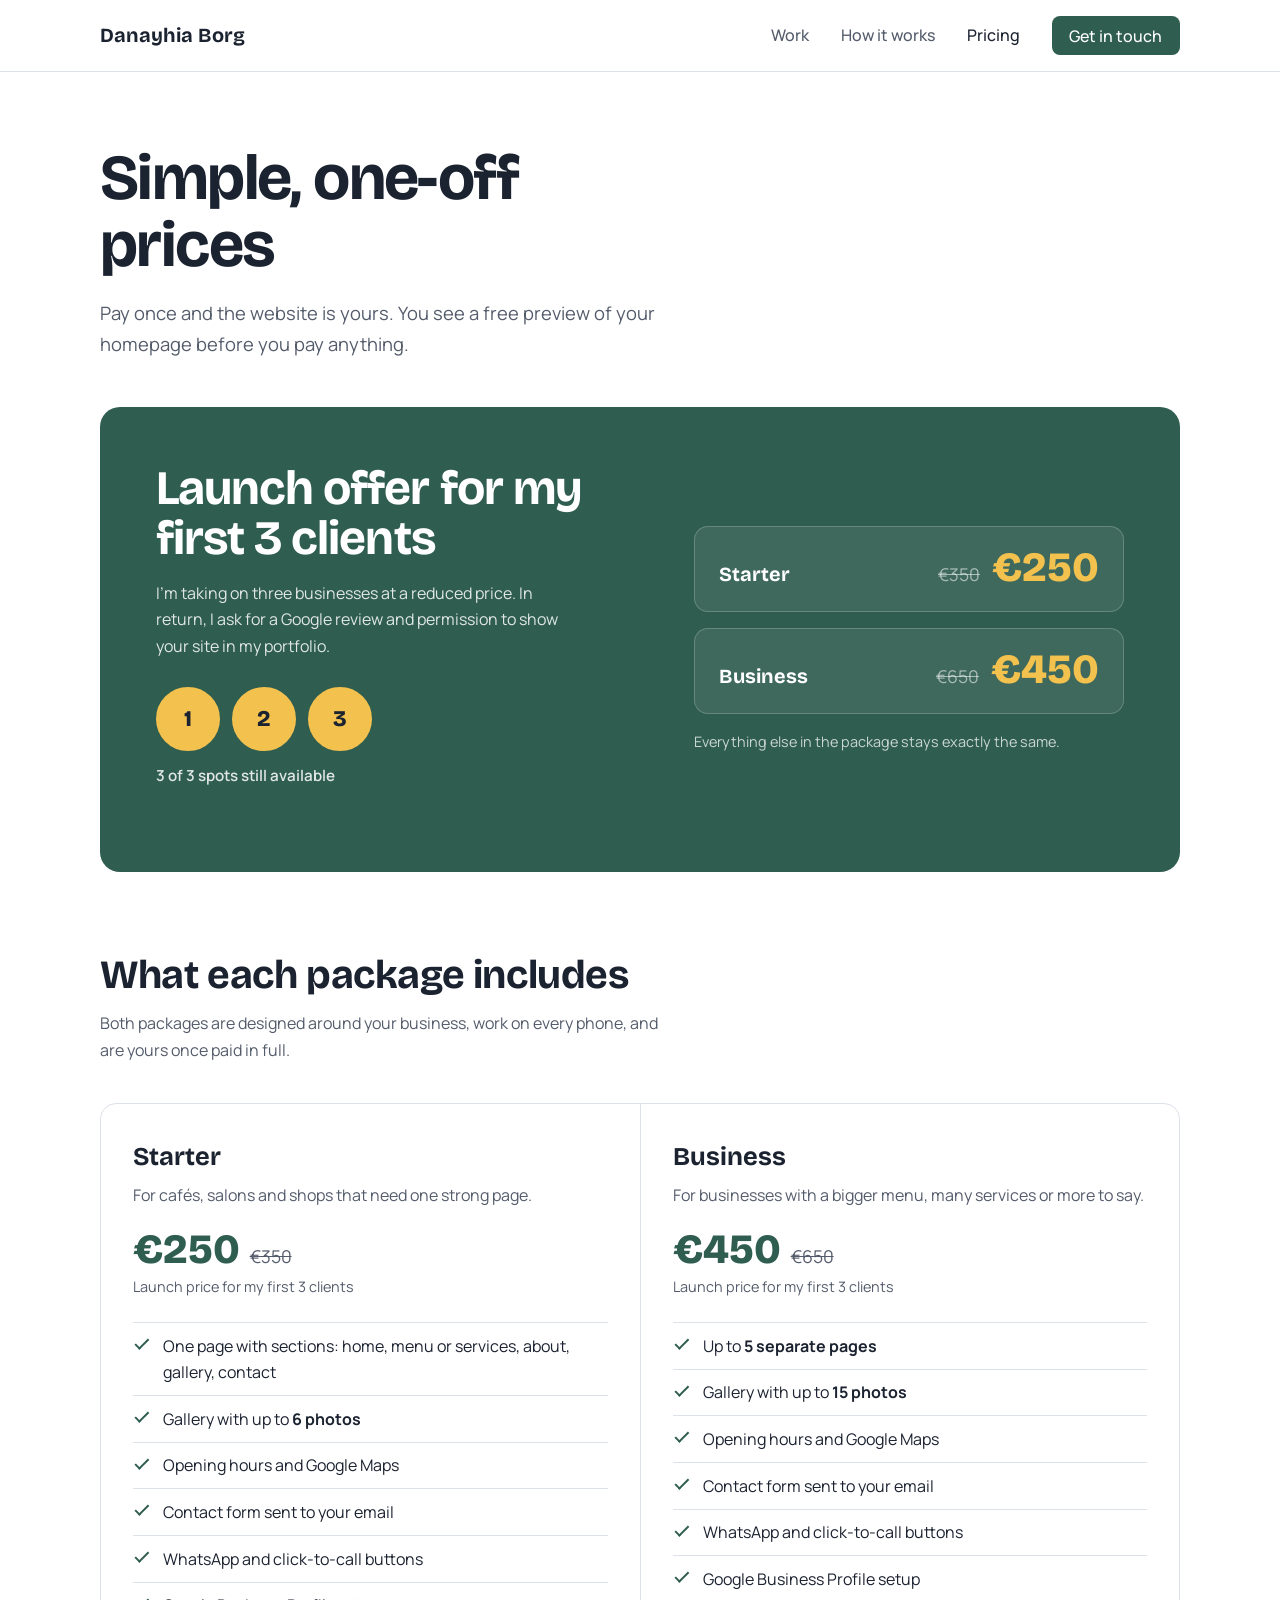
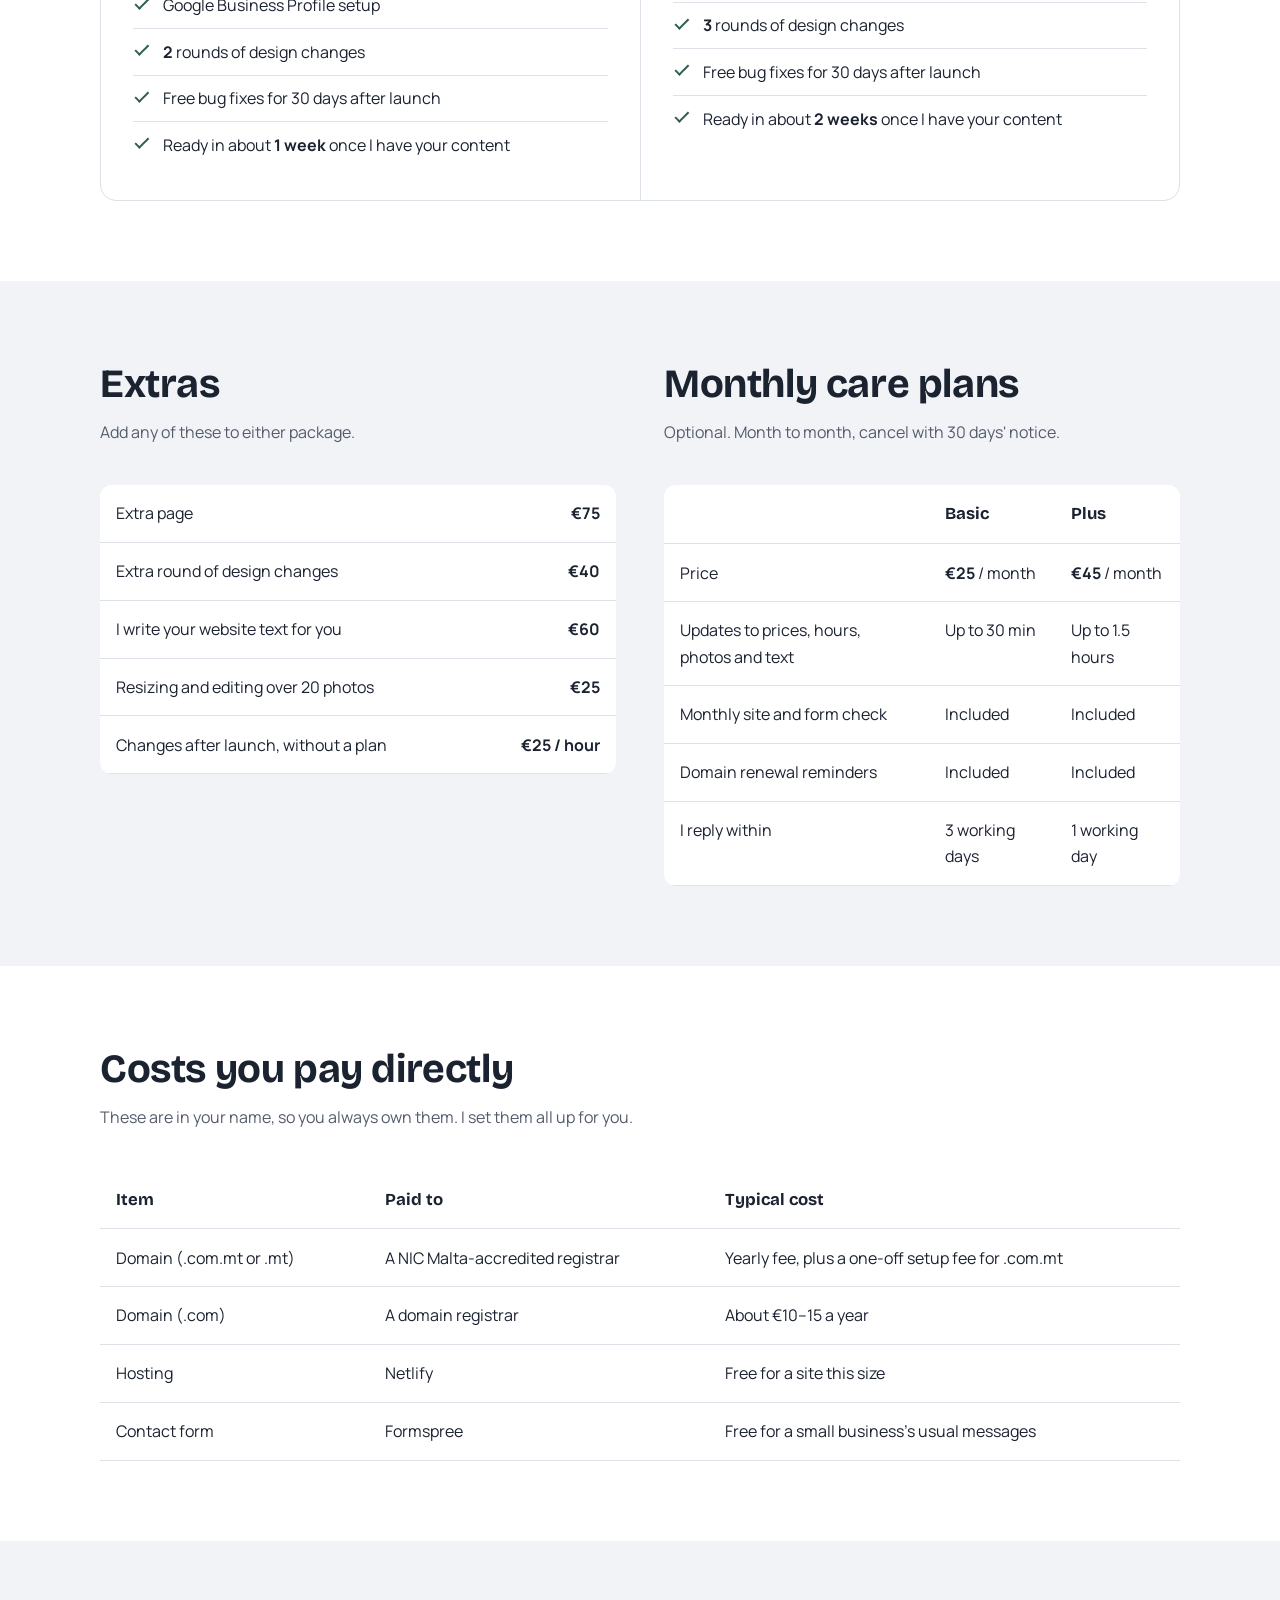
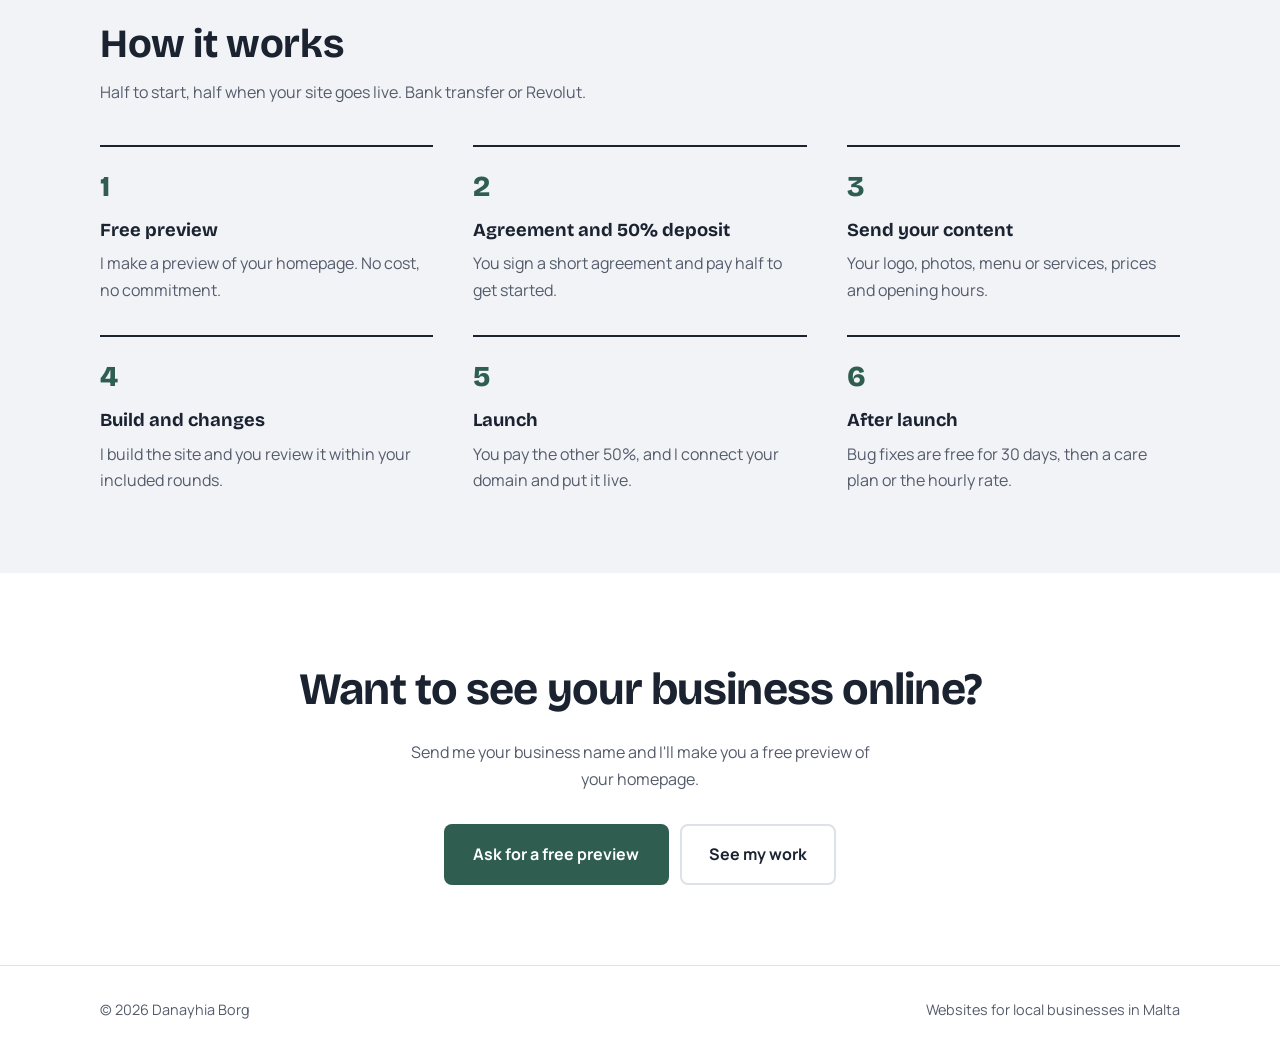
==== pricing.html @ 602e830c "adding pricing page" ====
<!DOCTYPE html>
<html lang="en">
<head>
  <meta charset="UTF-8">
  <meta name="viewport" content="width=device-width, initial-scale=1.0">
  <title>Pricing | Danayhia Borg – Websites for Local Businesses in Malta</title>
  <meta name="description" content="Simple, one-off website prices for cafés, salons and local businesses in Malta. Launch offer for my first 3 clients.">

  <link rel="preconnect" href="https://fonts.googleapis.com">
  <link rel="preconnect" href="https://fonts.gstatic.com" crossorigin>
  <link href="https://fonts.googleapis.com/css2?family=Bricolage+Grotesque:opsz,wght@12..96,600;12..96,700;12..96,800&family=Manrope:wght@400;500;600;700&display=swap" rel="stylesheet">

  <style>
    :root {
      --ink: #1b2230;
      --ink-soft: #545c6b;
      --paper: #ffffff;
      --paper-alt: #f1f3f7;
      --accent: #2f5d50;
      --accent-dark: #234840;
      --accent-tint: #e3ede9;
      --gold: #f2c14e;
      --line: #dde1e8;
      --heading-font: 'Bricolage Grotesque', sans-serif;
      --body-font: 'Manrope', sans-serif;
      --header-height: 72px;
    }

    *, *::before, *::after { box-sizing: border-box; margin: 0; padding: 0; }

    html { scroll-behavior: smooth; scroll-padding-top: var(--header-height); }

    body {
      font-family: var(--body-font);
      color: var(--ink);
      background: var(--paper);
      line-height: 1.65;
    }

    a { color: inherit; text-decoration: none; }

    a:focus-visible, button:focus-visible {
      outline: 2px solid var(--accent);
      outline-offset: 3px;
    }

    .container { width: 90%; max-width: 1080px; margin: 0 auto; }

    /* ===== Header (same as portfolio) ===== */
    .site-header {
      position: fixed; top: 0; left: 0; width: 100%;
      height: var(--header-height);
      background: rgba(255, 255, 255, 0.94);
      backdrop-filter: blur(8px);
      border-bottom: 1px solid var(--line);
      z-index: 100;
    }

    .header-inner {
      display: flex; align-items: center; justify-content: space-between;
      height: 100%;
    }

    .logo { font-family: var(--heading-font); font-size: 1.25rem; font-weight: 700; }

    .site-nav ul { list-style: none; display: flex; align-items: center; gap: 2rem; }
    .site-nav a { font-weight: 500; color: var(--ink-soft); transition: color 0.2s; }
    .site-nav a:hover, .site-nav a[aria-current="page"] { color: var(--ink); }

    .site-nav .nav-cta {
      background: var(--accent); color: var(--paper);
      padding: 0.55rem 1.1rem; border-radius: 8px;
    }
    .site-nav .nav-cta:hover { background: var(--accent-dark); color: var(--paper); }

    .nav-toggle { display: none; }

    /* ===== Intro ===== */
    .intro { padding: calc(var(--header-height) + 4.5rem) 0 3rem; }

    .intro h1 {
      font-family: var(--heading-font);
      font-size: clamp(2.4rem, 6vw, 4rem);
      line-height: 1.05;
      letter-spacing: -0.025em;
      max-width: 14ch;
      margin-bottom: 1.25rem;
    }

    .intro p { font-size: 1.15rem; color: var(--ink-soft); max-width: 56ch; }

    /* ===== Launch offer (the one bold element) ===== */
    .launch {
      background: var(--accent);
      color: var(--paper);
      border-radius: 20px;
      padding: clamp(2rem, 5vw, 3.5rem);
      display: grid;
      grid-template-columns: 1.1fr 1fr;
      gap: clamp(2rem, 5vw, 4rem);
      align-items: center;
    }

    .launch h2 {
      font-family: var(--heading-font);
      font-size: clamp(1.9rem, 4.5vw, 3rem);
      line-height: 1.05;
      letter-spacing: -0.02em;
      margin-bottom: 1rem;
    }

    .launch-text p { color: rgba(255, 255, 255, 0.85); max-width: 42ch; margin-bottom: 1.75rem; }

    /* Three spots: add class="spot taken" when a spot is filled */
    .spots { list-style: none; display: flex; gap: 0.75rem; margin-bottom: 0.75rem; }

    .spot {
      width: 64px; height: 64px;
      border-radius: 50%;
      border: 3px solid var(--gold);
      background: var(--gold);
      color: var(--ink);
      display: grid; place-items: center;
      font-family: var(--heading-font);
      font-weight: 800; font-size: 1.4rem;
    }

    .spot.taken {
      background: transparent;
      color: rgba(255, 255, 255, 0.55);
      border-color: rgba(255, 255, 255, 0.35);
      text-decoration: line-through;
    }

    .spots-caption { font-weight: 600; font-size: 0.95rem; }

    .launch-prices { display: grid; gap: 1rem; }

    .launch-price {
      background: rgba(255, 255, 255, 0.08);
      border: 1px solid rgba(255, 255, 255, 0.2);
      border-radius: 14px;
      padding: 1.25rem 1.5rem;
      display: flex; align-items: baseline; justify-content: space-between; gap: 1rem;
      flex-wrap: wrap;
    }

    .launch-price h3 { font-family: var(--heading-font); font-size: 1.25rem; }

    .launch-price .amount { display: flex; align-items: baseline; gap: 0.75rem; }

    .launch-price del { color: rgba(255, 255, 255, 0.55); font-size: 1.1rem; }

    .launch-price strong {
      font-family: var(--heading-font);
      font-size: clamp(2rem, 4vw, 2.6rem);
      font-weight: 800;
      color: var(--gold);
      line-height: 1;
    }

    .launch-note { font-size: 0.9rem; color: rgba(255, 255, 255, 0.75); }

    /* ===== Sections ===== */
    .section { padding: 5rem 0; }
    .section-alt { background: var(--paper-alt); }

    .section-title {
      font-family: var(--heading-font);
      font-size: clamp(1.8rem, 4vw, 2.5rem);
      line-height: 1.15;
      letter-spacing: -0.01em;
      margin-bottom: 0.75rem;
    }

    .section-intro { color: var(--ink-soft); max-width: 56ch; margin-bottom: 2.5rem; }

    /* ===== Packages ===== */
    .packages {
      display: grid;
      grid-template-columns: 1fr 1fr;
      border: 1px solid var(--line);
      border-radius: 16px;
      overflow: hidden;
    }

    .package { padding: 2rem; }
    .package + .package { border-left: 1px solid var(--line); }

    .package h3 { font-family: var(--heading-font); font-size: 1.6rem; margin-bottom: 0.25rem; }

    .package .fit { color: var(--ink-soft); margin-bottom: 1.25rem; }

    .package .price { display: flex; align-items: baseline; gap: 0.6rem; margin-bottom: 0.25rem; }

    .package .price strong {
      font-family: var(--heading-font);
      font-size: 2.6rem; font-weight: 800; line-height: 1;
      color: var(--accent);
    }

    .package .price del { color: var(--ink-soft); font-size: 1.1rem; }

    .package .price-note { font-size: 0.9rem; color: var(--ink-soft); margin-bottom: 1.5rem; }

    .features { list-style: none; }

    .features li {
      position: relative;
      padding: 0.6rem 0 0.6rem 1.9rem;
      border-top: 1px solid var(--line);
    }

    .features li::before {
      content: "";
      position: absolute; left: 0.1rem; top: 1rem;
      width: 0.85rem; height: 0.45rem;
      border-left: 2px solid var(--accent);
      border-bottom: 2px solid var(--accent);
      transform: rotate(-45deg);
    }

    .features li strong { font-weight: 700; }

    /* ===== Tables (extras, plans, costs) ===== */
    .table-wrap { overflow-x: auto; }

    table { width: 100%; border-collapse: collapse; }

    th, td { text-align: left; padding: 0.95rem 1rem; border-bottom: 1px solid var(--line); vertical-align: top; }

    th { font-family: var(--heading-font); font-size: 1.05rem; }

    td.num, th.num { text-align: right; white-space: nowrap; font-weight: 700; }

    .section-alt table { background: var(--paper); border-radius: 12px; overflow: hidden; }

    .two-col { display: grid; grid-template-columns: 1fr 1fr; gap: 3rem; }
    .two-col > div, .launch > div, .package { min-width: 0; }

    /* ===== Steps (a real sequence) ===== */
    .steps {
      list-style: none;
      counter-reset: step;
      display: grid;
      grid-template-columns: repeat(3, 1fr);
      gap: 2rem 2.5rem;
    }

    .steps li { counter-increment: step; border-top: 2px solid var(--ink); padding-top: 1rem; }

    .steps li::before {
      content: counter(step);
      display: block;
      font-family: var(--heading-font);
      font-size: 1.8rem; font-weight: 800;
      color: var(--accent);
      margin-bottom: 0.3rem;
    }

    .steps h3 { font-family: var(--heading-font); font-size: 1.15rem; margin-bottom: 0.3rem; }
    .steps p { color: var(--ink-soft); }

    /* ===== Call to action ===== */
    .cta { text-align: center; padding: 5rem 0; }

    .cta h2 {
      font-family: var(--heading-font);
      font-size: clamp(1.9rem, 4.5vw, 2.8rem);
      letter-spacing: -0.02em;
      margin-bottom: 0.75rem;
    }

    .cta p { color: var(--ink-soft); margin: 0 auto 2rem; max-width: 48ch; }

    .btn {
      display: inline-block;
      font-weight: 700;
      padding: 0.95rem 1.7rem;
      border-radius: 8px;
      border: 2px solid transparent;
      transition: background 0.2s, border-color 0.2s;
    }

    .btn-primary { background: var(--accent); color: var(--paper); }
    .btn-primary:hover { background: var(--accent-dark); }
    .btn-secondary { border-color: var(--line); margin-left: 0.5rem; }
    .btn-secondary:hover { border-color: var(--ink); }

    /* ===== Footer ===== */
    .site-footer { border-top: 1px solid var(--line); padding: 2rem 0; font-size: 0.9rem; color: var(--ink-soft); }
    .footer-inner { display: flex; justify-content: space-between; flex-wrap: wrap; gap: 1rem; }

    /* ===== Mobile ===== */
    @media (max-width: 860px) {
      .launch, .two-col { grid-template-columns: 1fr; }
      .packages { grid-template-columns: 1fr; }
      .package + .package { border-left: none; border-top: 1px solid var(--line); }
      .steps { grid-template-columns: 1fr 1fr; }
    }

    @media (max-width: 768px) {
      .nav-toggle {
        display: flex; flex-direction: column; gap: 5px;
        background: none; border: none; cursor: pointer;
      }
      .nav-toggle span { width: 25px; height: 3px; background: var(--ink); border-radius: 2px; }

      .site-nav {
        position: absolute; top: var(--header-height); left: 0; width: 100%;
        background: var(--paper);
        max-height: 0; overflow: hidden;
        transition: max-height 0.3s ease;
        border-bottom: 1px solid var(--line);
      }
      .site-nav.open { max-height: 320px; }
      .site-nav ul { flex-direction: column; gap: 0; padding: 1rem 0; text-align: center; }
      .site-nav a { display: block; padding: 0.75rem; }
      .site-nav .nav-cta { display: inline-block; margin-top: 0.5rem; }

      .section, .cta { padding: 3.5rem 0; }
      .intro { padding-top: calc(var(--header-height) + 3rem); }
      .spot { width: 54px; height: 54px; font-size: 1.2rem; }
      .btn-secondary { margin: 0.75rem 0 0; }
    }

    @media (max-width: 520px) {
      .steps { grid-template-columns: 1fr; }
    }

    @media (prefers-reduced-motion: reduce) {
      html { scroll-behavior: auto; }
      * { transition: none !important; }
    }
  </style>
</head>
<body>

  <header class="site-header">
    <div class="container header-inner">
      <a href="index.html" class="logo">Danayhia Borg</a>

      <button class="nav-toggle" aria-label="Open menu" aria-expanded="false">
        <span></span><span></span><span></span>
      </button>

      <nav class="site-nav">
        <ul>
          <li><a href="index.html#work">Work</a></li>
          <li><a href="index.html#process">How it works</a></li>
          <li><a href="pricing.html" aria-current="page">Pricing</a></li>
          <li><a href="index.html#contact" class="nav-cta">Get in touch</a></li>
        </ul>
      </nav>
    </div>
  </header>

  <main>

    <!-- ===== Intro ===== -->
    <section class="intro">
      <div class="container">
        <h1>Simple, one-off prices</h1>
        <p>Pay once and the website is yours. You see a free preview of your homepage before you pay anything.</p>
      </div>
    </section>

    <!-- ===== Launch offer ===== -->
    <section aria-labelledby="launch-title">
      <div class="container">
        <div class="launch">
          <div class="launch-text">
            <h2 id="launch-title">Launch offer for my first 3 clients</h2>
            <p>I'm taking on three businesses at a reduced price. In return, I ask for a Google review and permission to show your site in my portfolio.</p>

            <!-- When a spot is filled, change class="spot" to class="spot taken" and update the caption -->
            <ul class="spots" aria-label="Launch spots">
              <li class="spot" aria-label="Spot 1 available">1</li>
              <li class="spot" aria-label="Spot 2 available">2</li>
              <li class="spot" aria-label="Spot 3 available">3</li>
            </ul>
            <p class="spots-caption">3 of 3 spots still available</p>
          </div>

          <div class="launch-prices">
            <div class="launch-price">
              <h3>Starter</h3>
              <div class="amount">
                <del>€350</del>
                <strong>€250</strong>
              </div>
            </div>
            <div class="launch-price">
              <h3>Business</h3>
              <div class="amount">
                <del>€650</del>
                <strong>€450</strong>
              </div>
            </div>
            <p class="launch-note">Everything else in the package stays exactly the same.</p>
          </div>
        </div>
      </div>
    </section>

    <!-- ===== Packages ===== -->
    <section class="section" aria-labelledby="packages-title">
      <div class="container">
        <h2 class="section-title" id="packages-title">What each package includes</h2>
        <p class="section-intro">Both packages are designed around your business, work on every phone, and are yours once paid in full.</p>

        <div class="packages">
          <div class="package">
            <h3>Starter</h3>
            <p class="fit">For cafés, salons and shops that need one strong page.</p>
            <div class="price"><strong>€250</strong><del>€350</del></div>
            <p class="price-note">Launch price for my first 3 clients</p>
            <ul class="features">
              <li>One page with sections: home, menu or services, about, gallery, contact</li>
              <li>Gallery with up to <strong>6 photos</strong></li>
              <li>Opening hours and Google Maps</li>
              <li>Contact form sent to your email</li>
              <li>WhatsApp and click-to-call buttons</li>
              <li>Google Business Profile setup</li>
              <li><strong>2</strong> rounds of design changes</li>
              <li>Free bug fixes for 30 days after launch</li>
              <li>Ready in about <strong>1 week</strong> once I have your content</li>
            </ul>
          </div>

          <div class="package">
            <h3>Business</h3>
            <p class="fit">For businesses with a bigger menu, many services or more to say.</p>
            <div class="price"><strong>€450</strong><del>€650</del></div>
            <p class="price-note">Launch price for my first 3 clients</p>
            <ul class="features">
              <li>Up to <strong>5 separate pages</strong></li>
              <li>Gallery with up to <strong>15 photos</strong></li>
              <li>Opening hours and Google Maps</li>
              <li>Contact form sent to your email</li>
              <li>WhatsApp and click-to-call buttons</li>
              <li>Google Business Profile setup</li>
              <li><strong>3</strong> rounds of design changes</li>
              <li>Free bug fixes for 30 days after launch</li>
              <li>Ready in about <strong>2 weeks</strong> once I have your content</li>
            </ul>
          </div>
        </div>
      </div>
    </section>

    <!-- ===== Extras & plans ===== -->
    <section class="section section-alt" aria-labelledby="extras-title">
      <div class="container two-col">
        <div>
          <h2 class="section-title" id="extras-title">Extras</h2>
          <p class="section-intro">Add any of these to either package.</p>
          <div class="table-wrap">
            <table>
              <tbody>
                <tr><td>Extra page</td><td class="num">€75</td></tr>
                <tr><td>Extra round of design changes</td><td class="num">€40</td></tr>
                <tr><td>I write your website text for you</td><td class="num">€60</td></tr>
                <tr><td>Resizing and editing over 20 photos</td><td class="num">€25</td></tr>
                <tr><td>Changes after launch, without a plan</td><td class="num">€25 / hour</td></tr>
              </tbody>
            </table>
          </div>
        </div>

        <div>
          <h2 class="section-title">Monthly care plans</h2>
          <p class="section-intro">Optional. Month to month, cancel with 30 days' notice.</p>
          <div class="table-wrap">
            <table>
              <thead>
                <tr><th></th><th>Basic</th><th>Plus</th></tr>
              </thead>
              <tbody>
                <tr><td>Price</td><td><strong>€25</strong> / month</td><td><strong>€45</strong> / month</td></tr>
                <tr><td>Updates to prices, hours, photos and text</td><td>Up to 30 min</td><td>Up to 1.5 hours</td></tr>
                <tr><td>Monthly site and form check</td><td>Included</td><td>Included</td></tr>
                <tr><td>Domain renewal reminders</td><td>Included</td><td>Included</td></tr>
                <tr><td>I reply within</td><td>3 working days</td><td>1 working day</td></tr>
              </tbody>
            </table>
          </div>
        </div>
      </div>
    </section>

    <!-- ===== Costs paid directly ===== -->
    <section class="section" aria-labelledby="costs-title">
      <div class="container">
        <h2 class="section-title" id="costs-title">Costs you pay directly</h2>
        <p class="section-intro">These are in your name, so you always own them. I set them all up for you.</p>
        <div class="table-wrap">
          <table>
            <thead>
              <tr><th>Item</th><th>Paid to</th><th>Typical cost</th></tr>
            </thead>
            <tbody>
              <tr><td>Domain (.com.mt or .mt)</td><td>A NIC Malta-accredited registrar</td><td>Yearly fee, plus a one-off setup fee for .com.mt</td></tr>
              <tr><td>Domain (.com)</td><td>A domain registrar</td><td>About €10–15 a year</td></tr>
              <tr><td>Hosting</td><td>Netlify</td><td>Free for a site this size</td></tr>
              <tr><td>Contact form</td><td>Formspree</td><td>Free for a small business's usual messages</td></tr>
            </tbody>
          </table>
        </div>
      </div>
    </section>

    <!-- ===== How payment works ===== -->
    <section class="section section-alt" aria-labelledby="steps-title">
      <div class="container">
        <h2 class="section-title" id="steps-title">How it works</h2>
        <p class="section-intro">Half to start, half when your site goes live. Bank transfer or Revolut.</p>
        <ol class="steps">
          <li>
            <h3>Free preview</h3>
            <p>I make a preview of your homepage. No cost, no commitment.</p>
          </li>
          <li>
            <h3>Agreement and 50% deposit</h3>
            <p>You sign a short agreement and pay half to get started.</p>
          </li>
          <li>
            <h3>Send your content</h3>
            <p>Your logo, photos, menu or services, prices and opening hours.</p>
          </li>
          <li>
            <h3>Build and changes</h3>
            <p>I build the site and you review it within your included rounds.</p>
          </li>
          <li>
            <h3>Launch</h3>
            <p>You pay the other 50%, and I connect your domain and put it live.</p>
          </li>
          <li>
            <h3>After launch</h3>
            <p>Bug fixes are free for 30 days, then a care plan or the hourly rate.</p>
          </li>
        </ol>
      </div>
    </section>

    <!-- ===== Call to action ===== -->
    <section class="cta">
      <div class="container">
        <h2>Want to see your business online?</h2>
        <p>Send me your business name and I'll make you a free preview of your homepage.</p>
        <a href="index.html#contact" class="btn btn-primary">Ask for a free preview</a>
        <a href="index.html#work" class="btn btn-secondary">See my work</a>
      </div>
    </section>

  </main>

  <footer class="site-footer">
    <div class="container footer-inner">
      <p>&copy; 2026 Danayhia Borg</p>
      <p>Websites for local businesses in Malta</p>
    </div>
  </footer>

  <script src="js/script.js"></script>
</body>
</html>
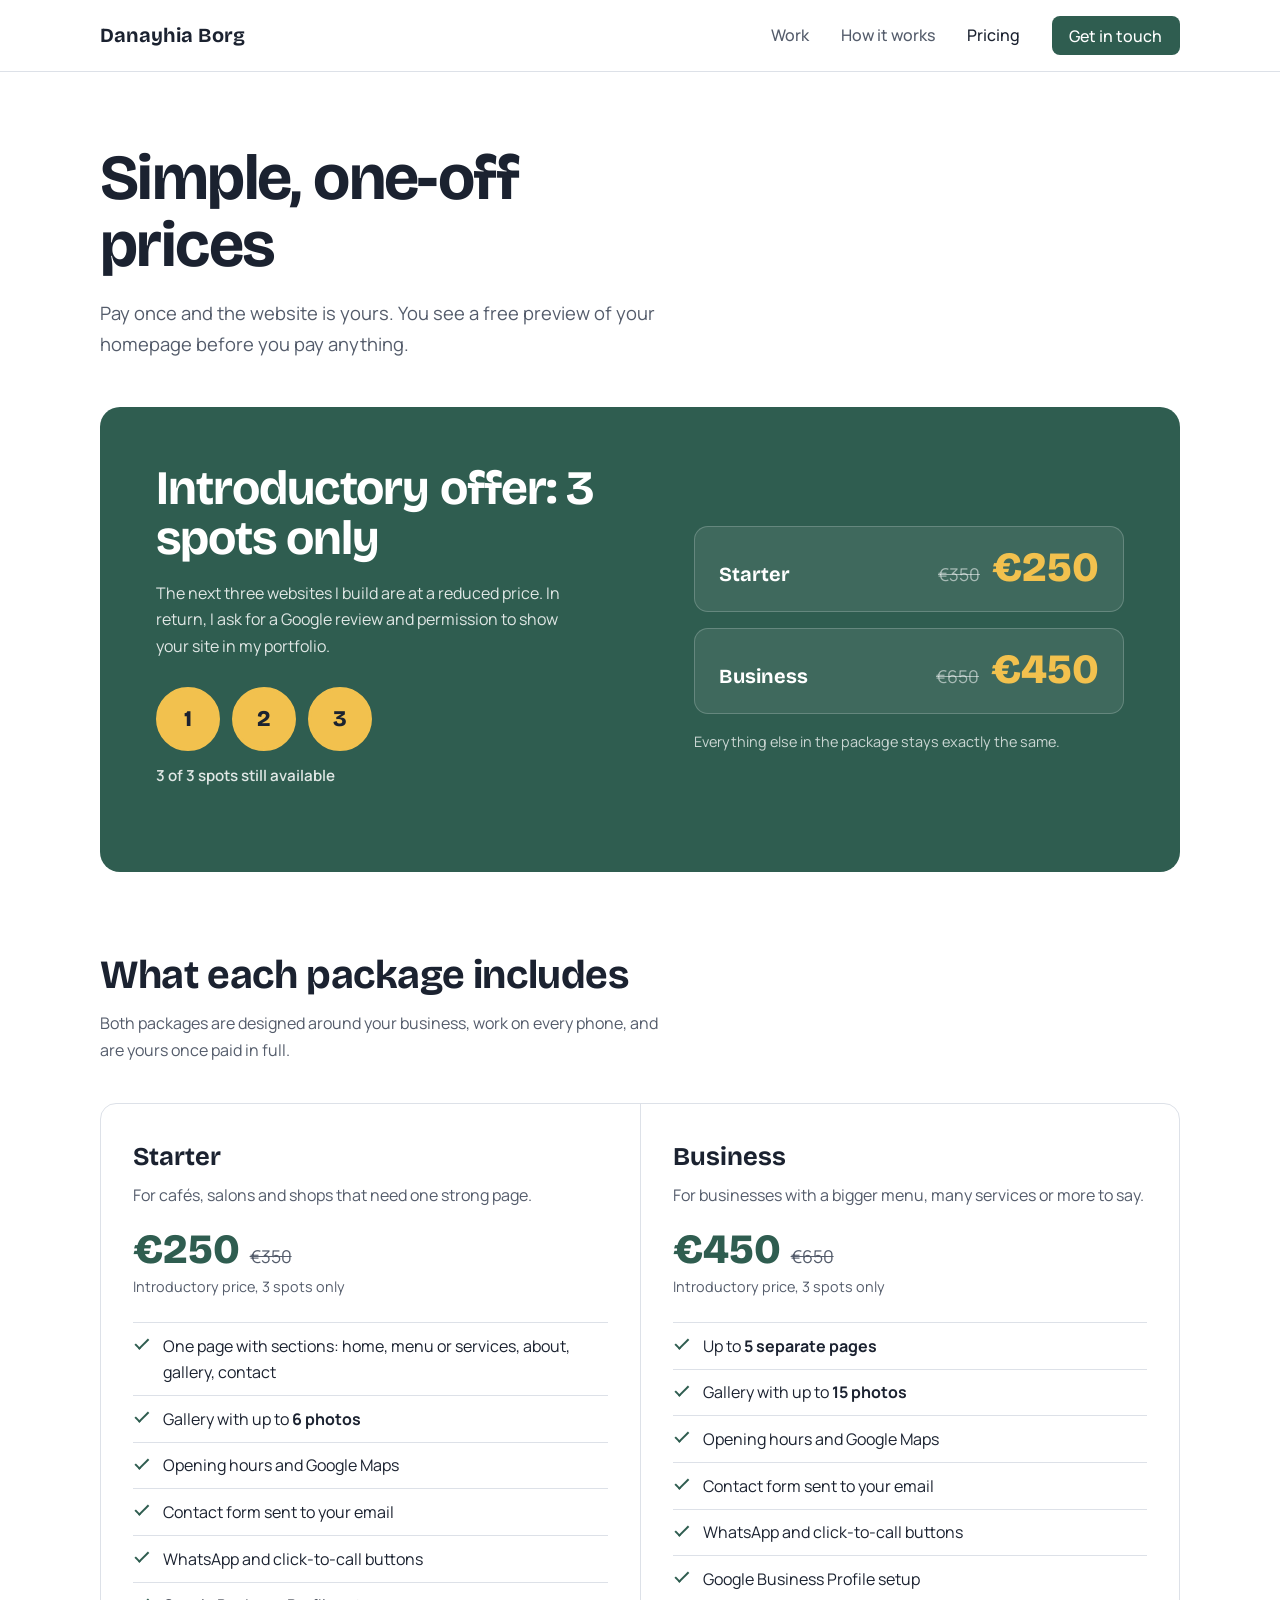
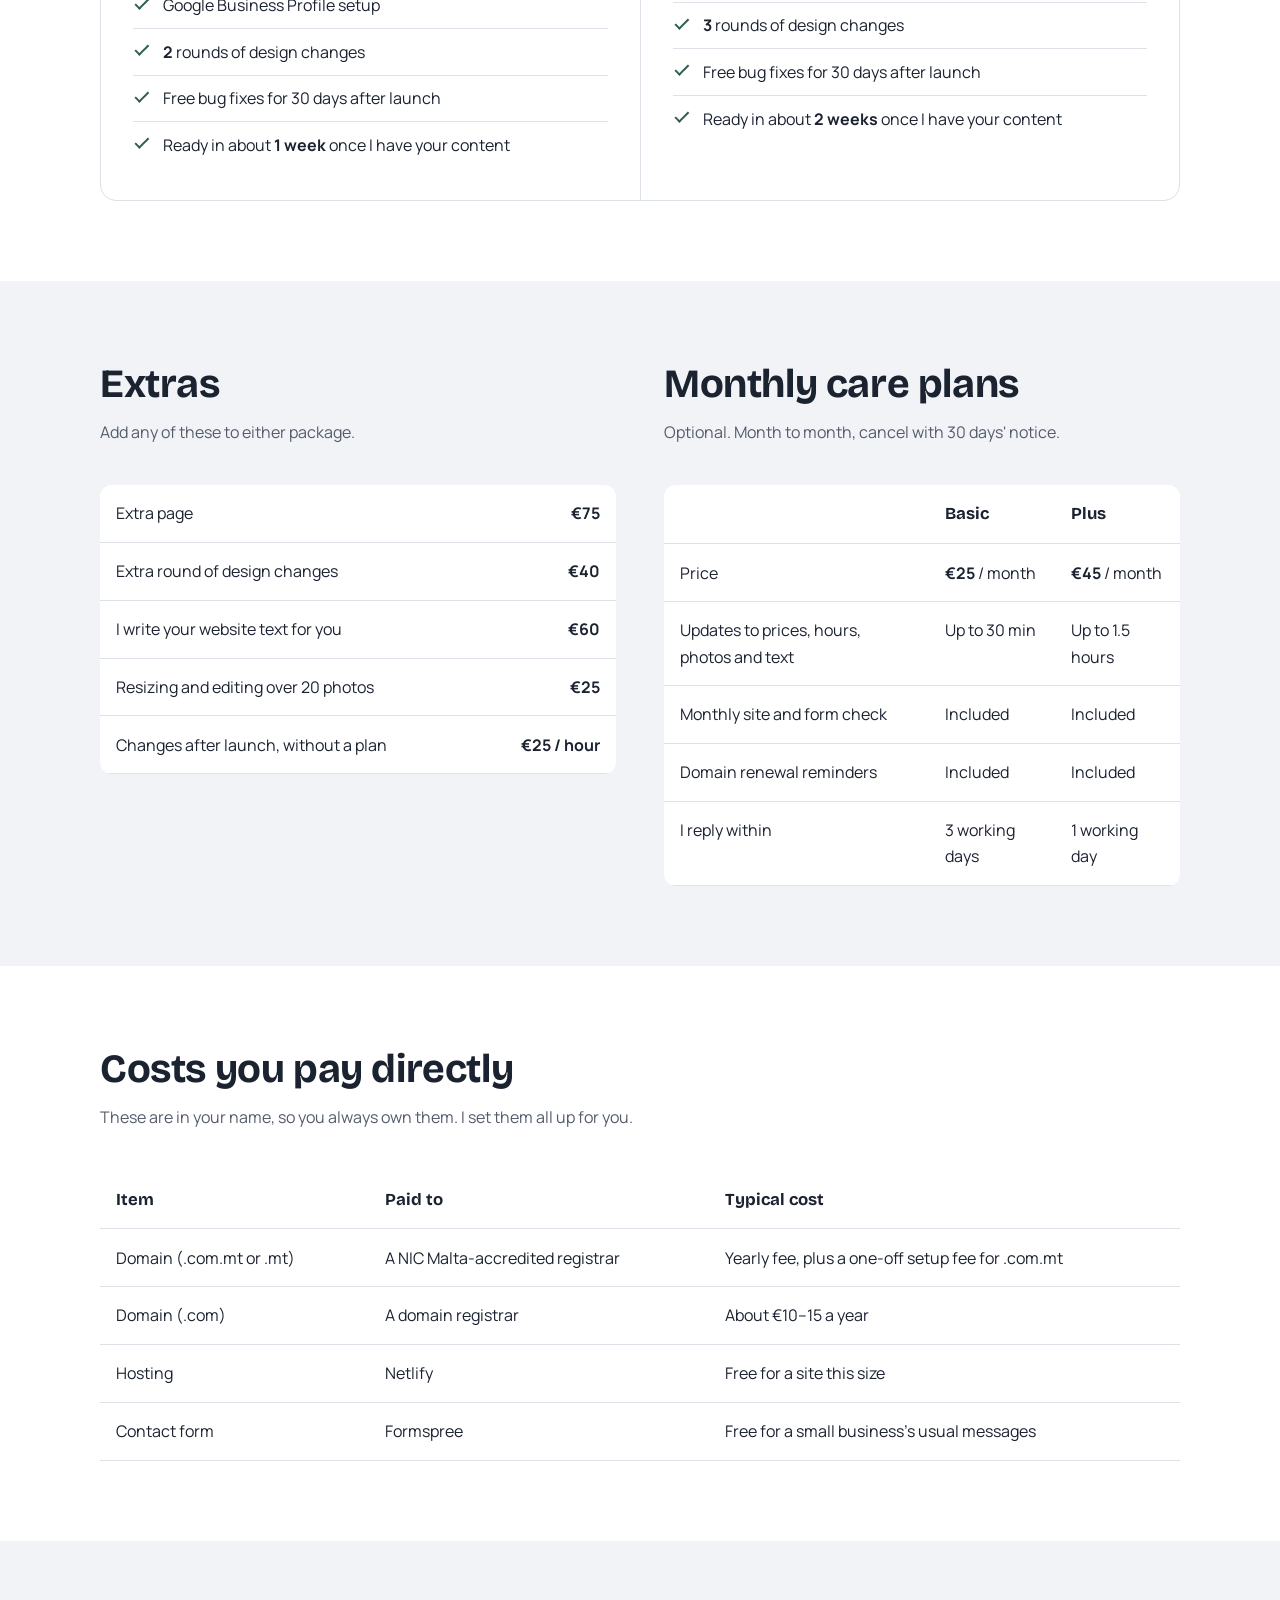
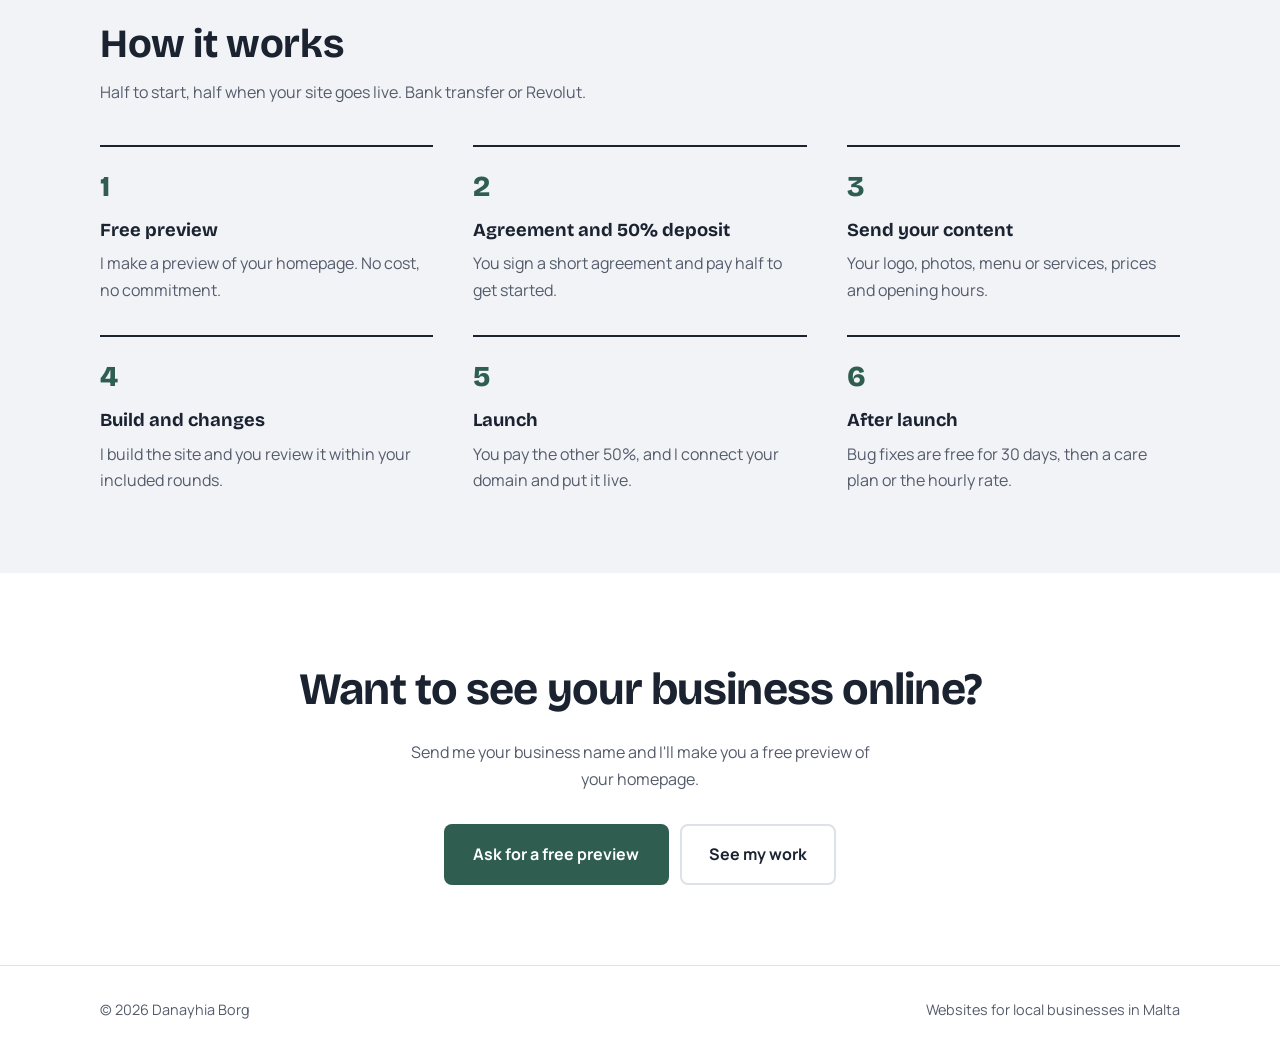
==== commit 5c28a7a5: "fixing pricing page" ====
--- a/pricing.html
+++ b/pricing.html
@@ -4,7 +4,7 @@
   <meta charset="UTF-8">
   <meta name="viewport" content="width=device-width, initial-scale=1.0">
   <title>Pricing | Danayhia Borg – Websites for Local Businesses in Malta</title>
-  <meta name="description" content="Simple, one-off website prices for cafés, salons and local businesses in Malta. Launch offer for my first 3 clients.">
+  <meta name="description" content="Simple, one-off website prices for cafés, salons and local businesses in Malta. Introductory offer, limited to 3 websites.">
 
   <link rel="preconnect" href="https://fonts.googleapis.com">
   <link rel="preconnect" href="https://fonts.gstatic.com" crossorigin>
@@ -370,8 +370,8 @@
       <div class="container">
         <div class="launch">
           <div class="launch-text">
-            <h2 id="launch-title">Launch offer for my first 3 clients</h2>
-            <p>I'm taking on three businesses at a reduced price. In return, I ask for a Google review and permission to show your site in my portfolio.</p>
+            <h2 id="launch-title">Introductory offer: 3 spots only</h2>
+            <p>The next three websites I build are at a reduced price. In return, I ask for a Google review and permission to show your site in my portfolio.</p>
 
             <!-- When a spot is filled, change class="spot" to class="spot taken" and update the caption -->
             <ul class="spots" aria-label="Launch spots">
@@ -414,7 +414,7 @@
             <h3>Starter</h3>
             <p class="fit">For cafés, salons and shops that need one strong page.</p>
             <div class="price"><strong>€250</strong><del>€350</del></div>
-            <p class="price-note">Launch price for my first 3 clients</p>
+            <p class="price-note">Introductory price, 3 spots only</p>
             <ul class="features">
               <li>One page with sections: home, menu or services, about, gallery, contact</li>
               <li>Gallery with up to <strong>6 photos</strong></li>
@@ -432,7 +432,7 @@
             <h3>Business</h3>
             <p class="fit">For businesses with a bigger menu, many services or more to say.</p>
             <div class="price"><strong>€450</strong><del>€650</del></div>
-            <p class="price-note">Launch price for my first 3 clients</p>
+            <p class="price-note">Introductory price, 3 spots only</p>
             <ul class="features">
               <li>Up to <strong>5 separate pages</strong></li>
               <li>Gallery with up to <strong>15 photos</strong></li>
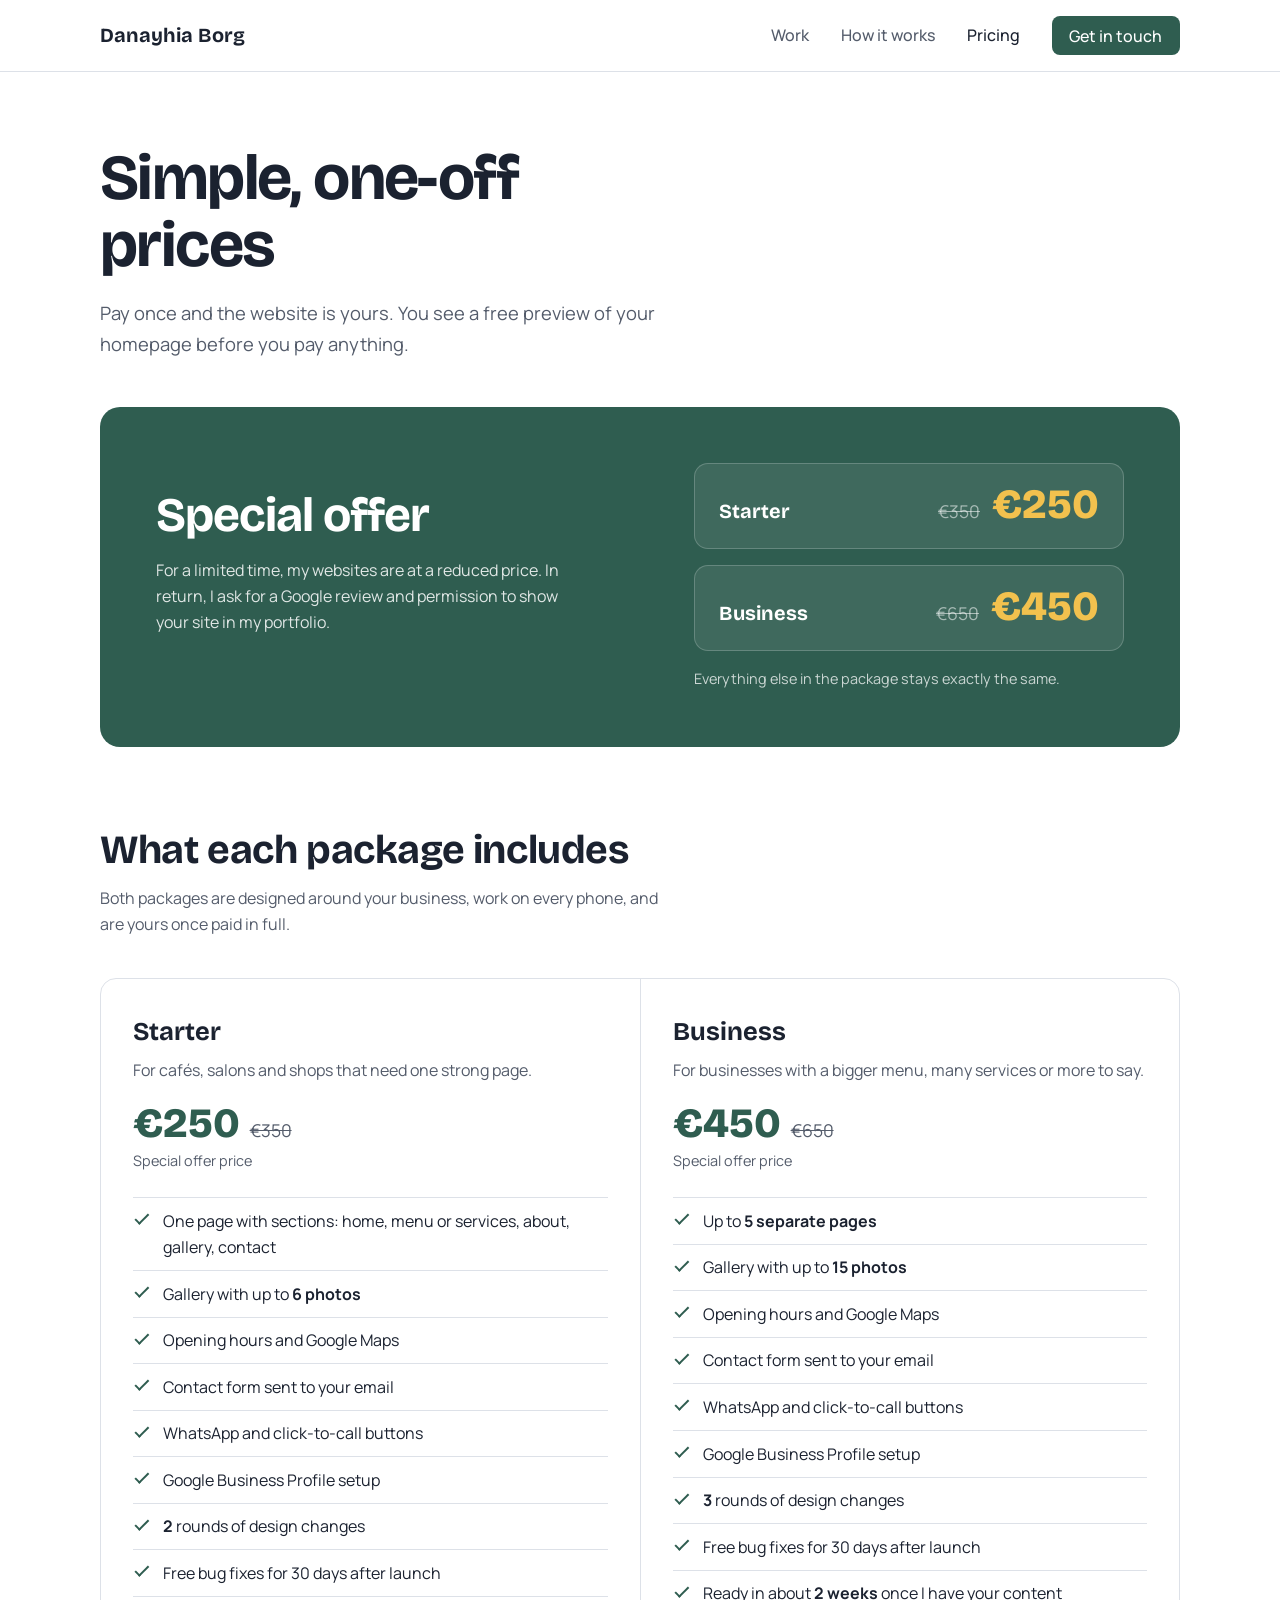
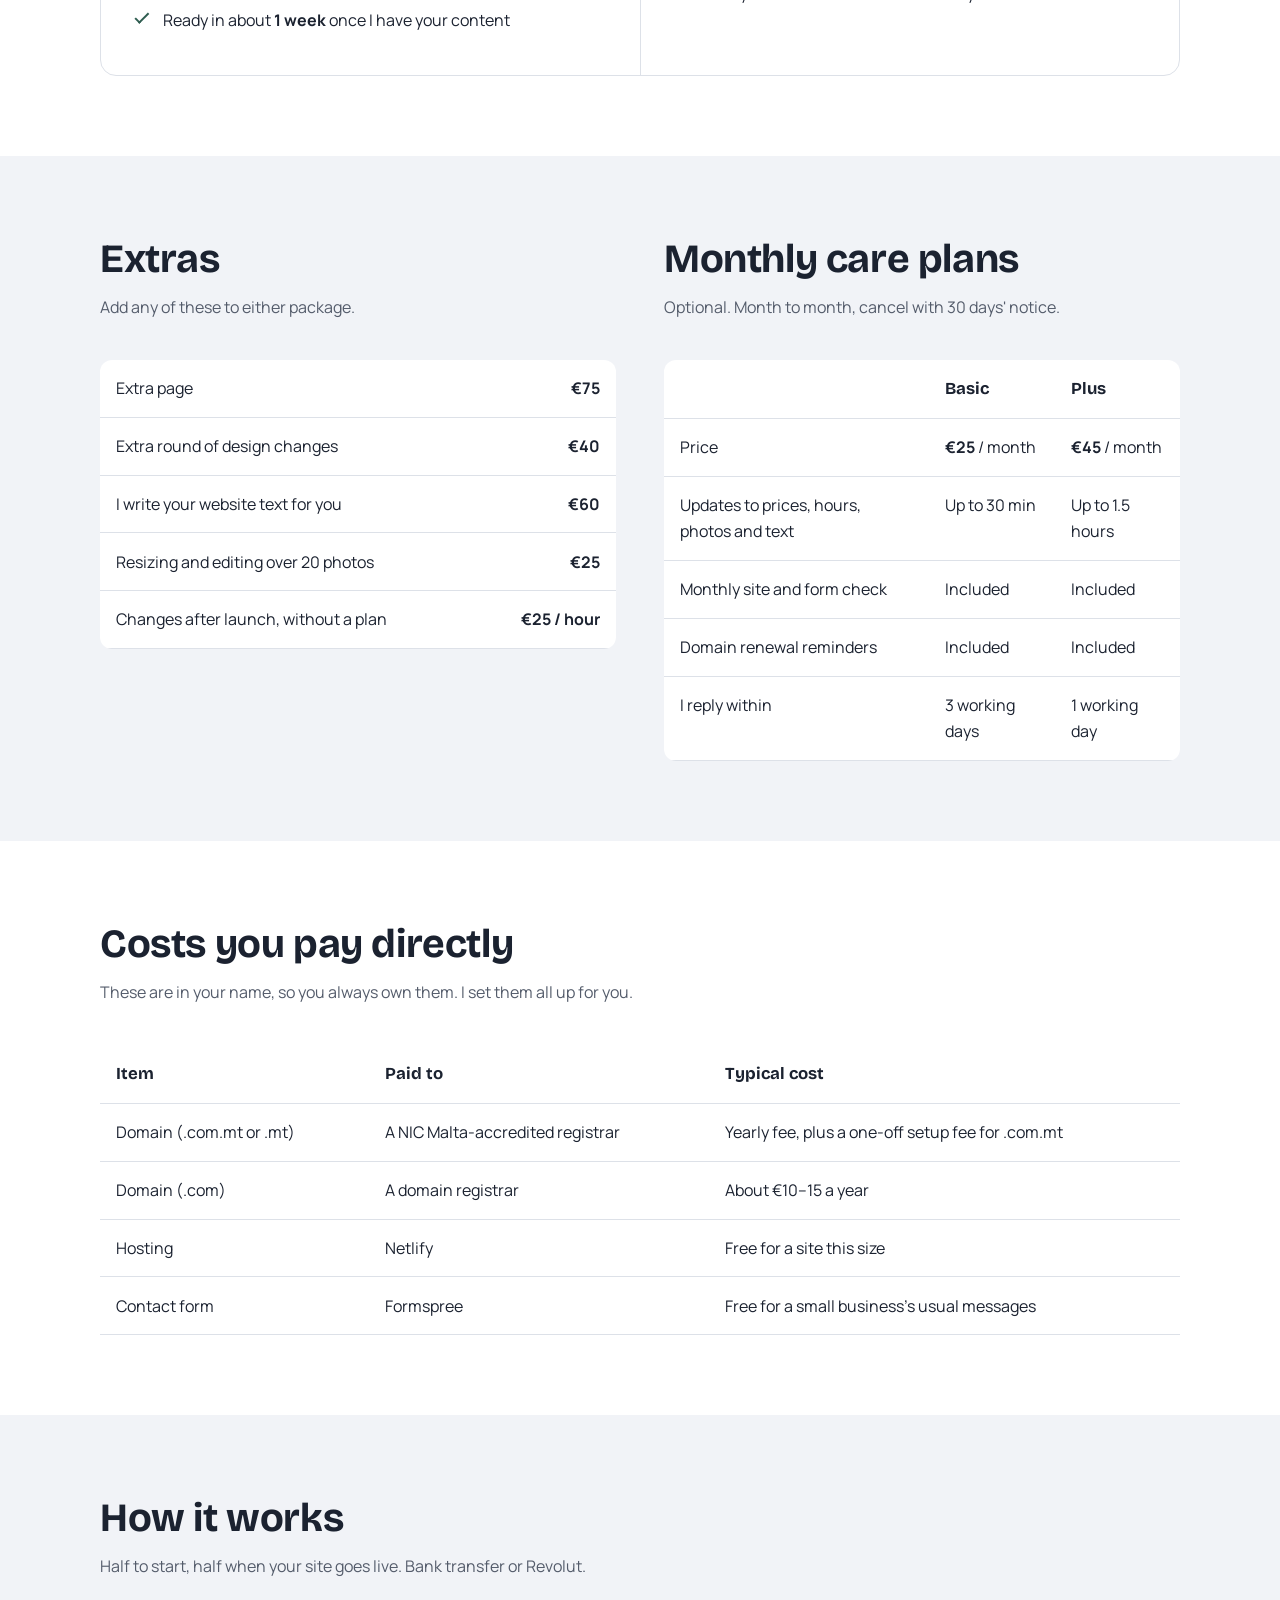
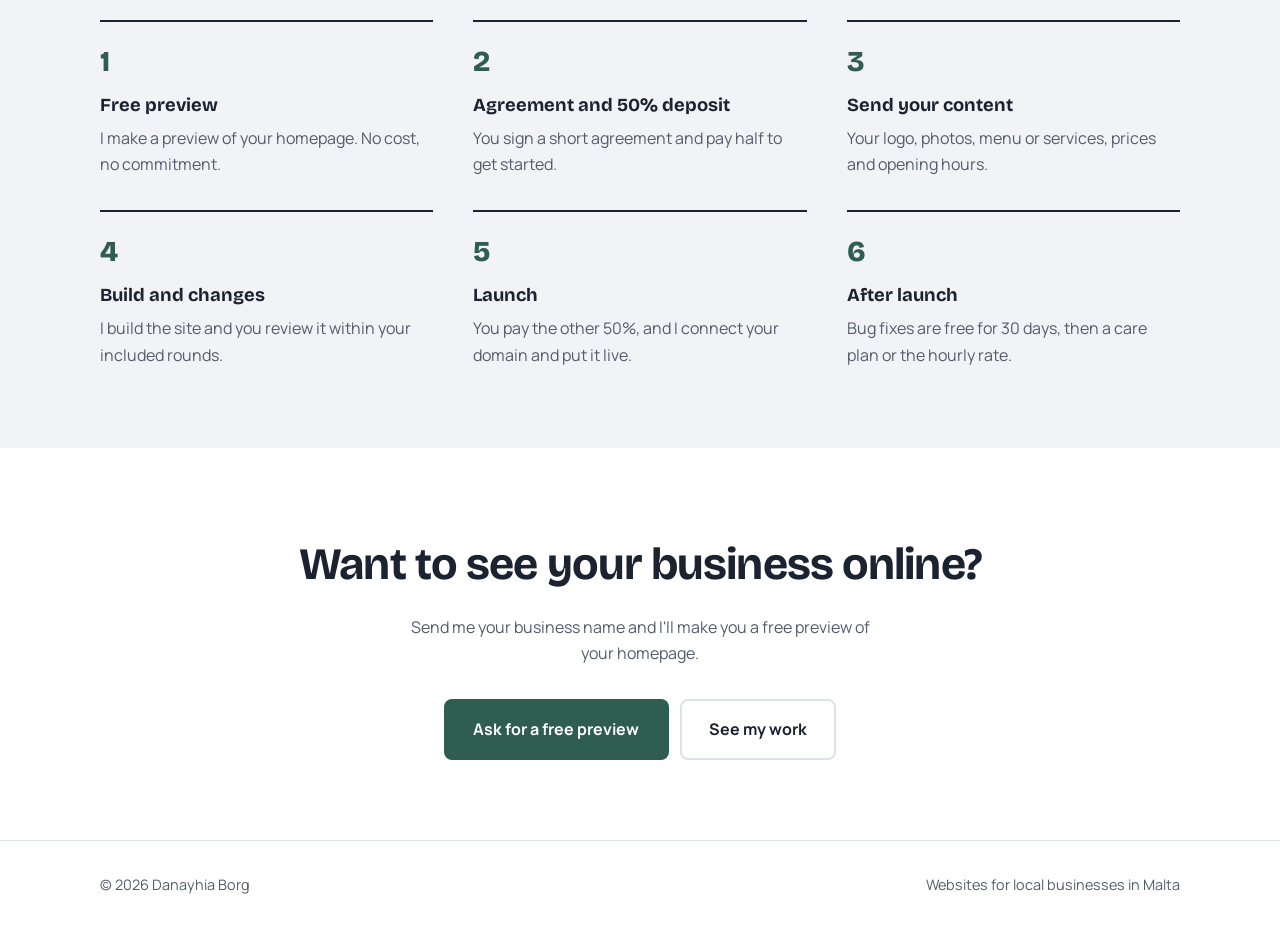
==== commit 8b4eeaad: "." ====
--- a/pricing.html
+++ b/pricing.html
@@ -4,7 +4,7 @@
   <meta charset="UTF-8">
   <meta name="viewport" content="width=device-width, initial-scale=1.0">
   <title>Pricing | Danayhia Borg – Websites for Local Businesses in Malta</title>
-  <meta name="description" content="Simple, one-off website prices for cafés, salons and local businesses in Malta. Introductory offer, limited to 3 websites.">
+  <meta name="description" content="Simple, one-off website prices for cafés, salons and local businesses in Malta. Special offer on now.">
 
   <link rel="preconnect" href="https://fonts.googleapis.com">
   <link rel="preconnect" href="https://fonts.gstatic.com" crossorigin>
@@ -370,16 +370,8 @@
       <div class="container">
         <div class="launch">
           <div class="launch-text">
-            <h2 id="launch-title">Introductory offer: 3 spots only</h2>
-            <p>The next three websites I build are at a reduced price. In return, I ask for a Google review and permission to show your site in my portfolio.</p>
-
-            <!-- When a spot is filled, change class="spot" to class="spot taken" and update the caption -->
-            <ul class="spots" aria-label="Launch spots">
-              <li class="spot" aria-label="Spot 1 available">1</li>
-              <li class="spot" aria-label="Spot 2 available">2</li>
-              <li class="spot" aria-label="Spot 3 available">3</li>
-            </ul>
-            <p class="spots-caption">3 of 3 spots still available</p>
+            <h2 id="launch-title">Special offer</h2>
+            <p>For a limited time, my websites are at a reduced price. In return, I ask for a Google review and permission to show your site in my portfolio.</p>
           </div>
 
           <div class="launch-prices">
@@ -414,7 +406,7 @@
             <h3>Starter</h3>
             <p class="fit">For cafés, salons and shops that need one strong page.</p>
             <div class="price"><strong>€250</strong><del>€350</del></div>
-            <p class="price-note">Introductory price, 3 spots only</p>
+            <p class="price-note">Special offer price</p>
             <ul class="features">
               <li>One page with sections: home, menu or services, about, gallery, contact</li>
               <li>Gallery with up to <strong>6 photos</strong></li>
@@ -432,7 +424,7 @@
             <h3>Business</h3>
             <p class="fit">For businesses with a bigger menu, many services or more to say.</p>
             <div class="price"><strong>€450</strong><del>€650</del></div>
-            <p class="price-note">Introductory price, 3 spots only</p>
+            <p class="price-note">Special offer price</p>
             <ul class="features">
               <li>Up to <strong>5 separate pages</strong></li>
               <li>Gallery with up to <strong>15 photos</strong></li>
